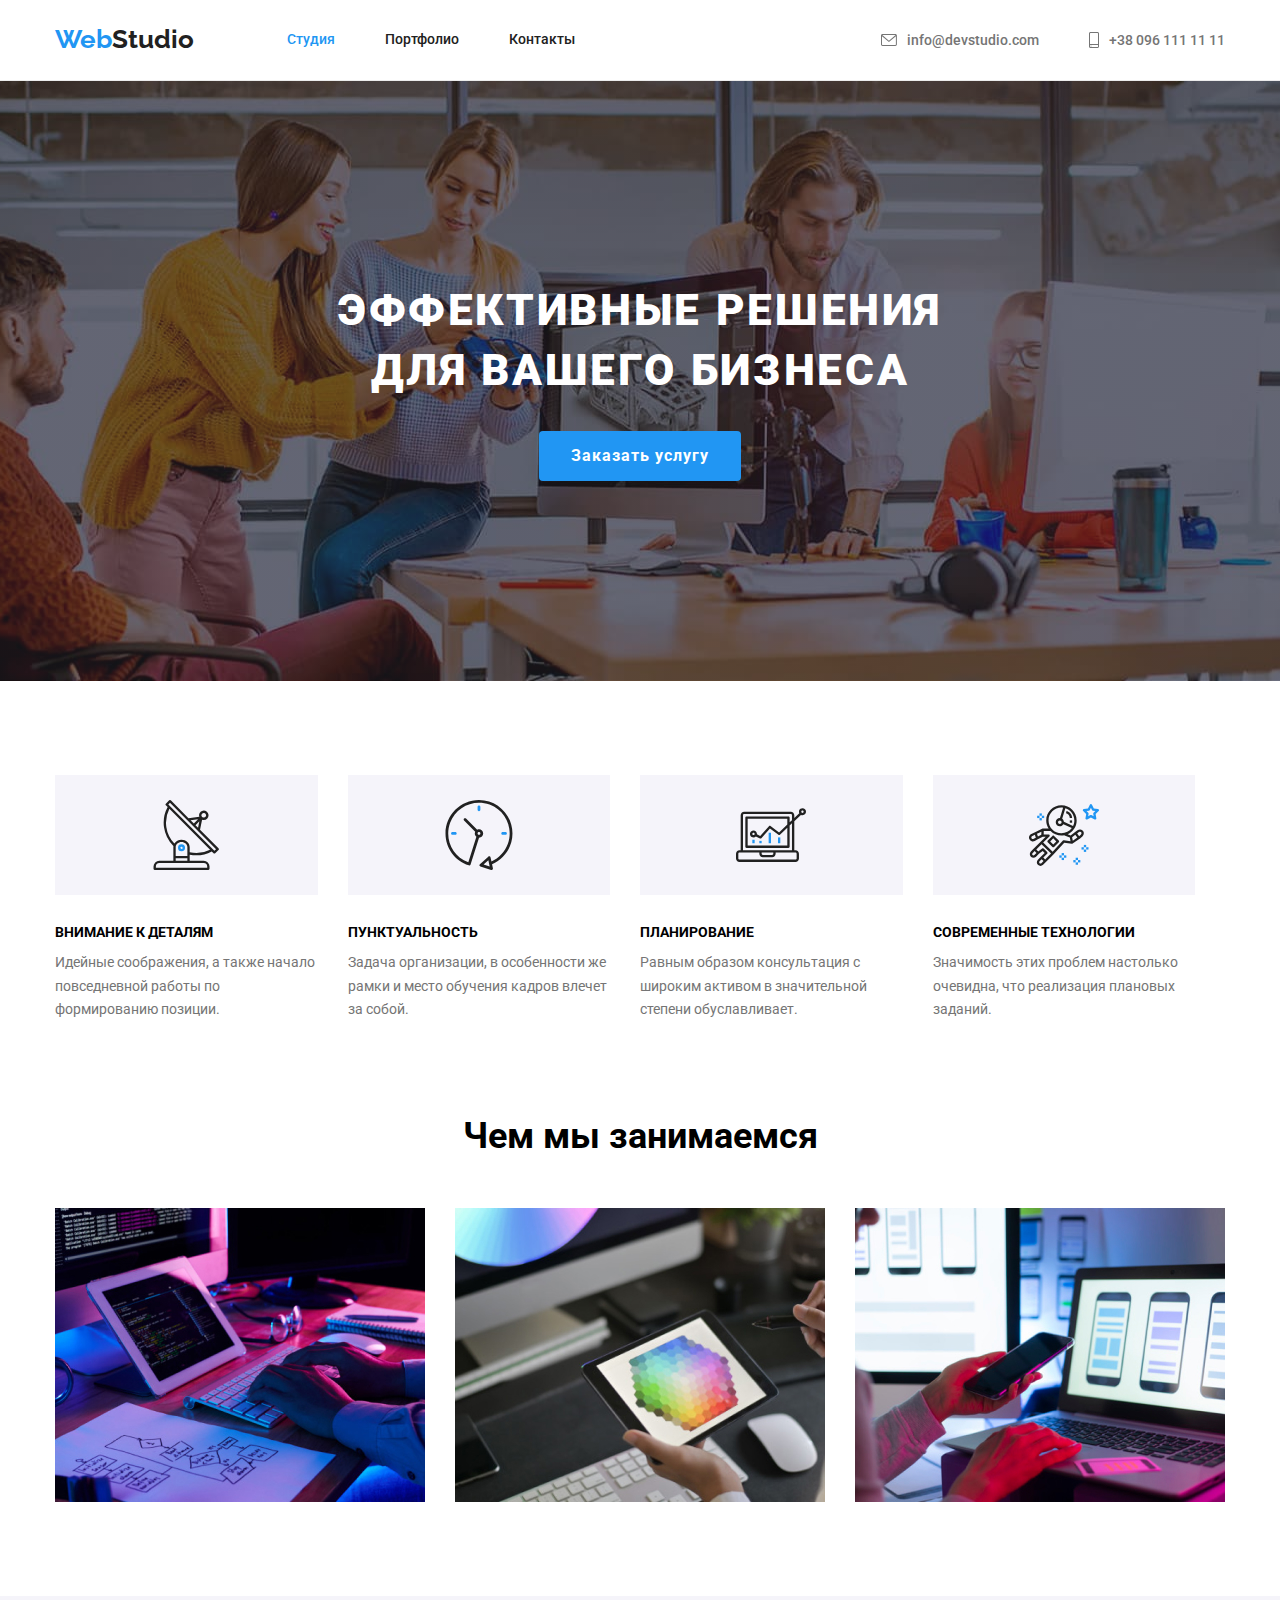
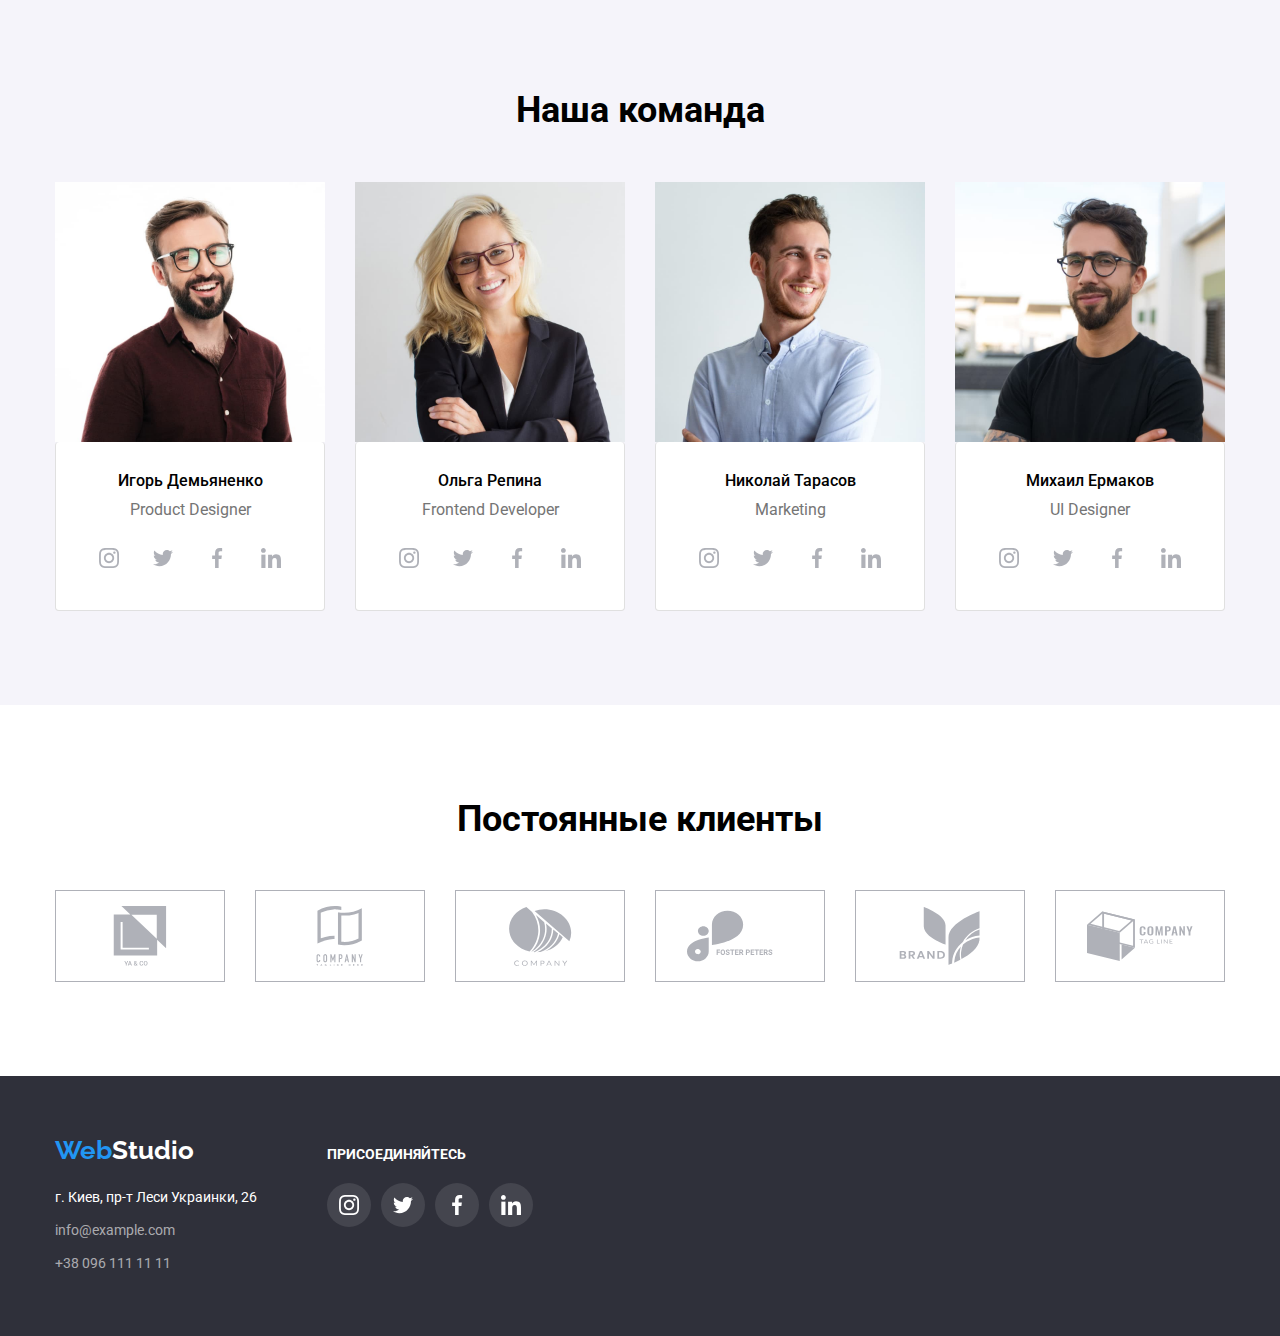
==== index.html @ e68c3ec6 "Скопировали предыдущее ДЗ в новое ДЗ" ====
<!DOCTYPE html>
<html lang="ru">

<head>
    <meta charset="UTF-8" />
    <title>WebStudio</title>
    <link rel="preconnect" href="https://fonts.googleapis.com" />
    <link rel="preconnect" href="https://fonts.gstatic.com" crossorigin />
    <link href="https://fonts.googleapis.com/css2?family=Raleway:wght@700&family=Roboto:wght@400;500;700;900&display=swap" rel="stylesheet" />
    <link rel="stylesheet" href="https://cdnjs.cloudflare.com/ajax/libs/modern-normalize/1.1.0/modern-normalize.css" />
    <link rel="stylesheet" href="./css/styles.css" />
</head>

<body class="page">
    <!-- header -->
    <header class="page-header">
        <div class="container page-container">
            <nav class="navigation main-nav">
                <a class="logo link" href="" lang="en">Web<span class="logo-accent">Studio</span>
          </a>
                <ul class="menu list">
                    <li class="menu-item">
                        <a href="./index.html" class="site-nav link current">Студия</a>
                    </li>
                    <li class="menu-item">
                        <a href="./portfolio.html" class="site-nav link">Портфолио</a>
                    </li>
                    <li class="menu-item">
                        <a href="" class="site-nav link">Контакты</a>
                    </li>
                </ul>
            </nav>
            <ul class="menu-contact list">
                <li class="item">
                    <a href=" mailto:info@devstudio.com" class="contact-nav link">
                        <svg class="button-icon">
                <use href="./images/icons.svg#icon-envelope"></use>
              </svg> info@devstudio.com
                    </a>
                </li>
                <li class="item">
                    <a href="tel:+380961111111" class="contact-nav link"><svg class="button-icon-phone">
                <use href="./images/icons.svg#icon-smartphone"></use></svg
              >+38 096 111 11 11</a
            >
          </li>
        </ul>
      </div>
    </header>
    <main>
      <!--HERO-->
      <section class="hero">
        <div class="container">
          <h1 class="hero-title">ЭФФЕКТИВНЫЕ РЕШЕНИЯ ДЛЯ ВАШЕГО БИЗНЕСА</h1>
          <button class="modal-btn" type="button ">Заказать услугу</button>
        </div>
      </section>
      <!--ABOUT-->
      <section class="section-advantage">
        <div class="container">
          <h2 class="section-title visually-hidden">Преимущества</h2>
          <ul class="list feature">
            <li class="feature-list">
              <div class="thumb">
                <svg class="icon-antenna" width="70px" height="70px">
                  <use href="./images/icons.svg#icon-antenna"></use>
                </svg>
              </div>
              <h3 class="feature-title">ВНИМАНИЕ К ДЕТАЛЯМ</h3>
              <p class="text">
                Идейные соображения, а также начало повседневной работы по
                формированию позиции.
              </p>
            </li>
            <li class="feature-list">
              <div class="thumb">
                <svg class="icon-antenna" width="70px" height="70px">
                  <use href="./images/icons.svg#icon-clock"></use>
                </svg>
              </div>
              <h3 class="feature-title">ПУНКТУАЛЬНОСТЬ</h3>
              <p class="text">
                Задача организации, в особенности же рамки и место обучения
                кадров влечет за собой.
              </p>
            </li>
            <li class="feature-list">
              <div class="thumb">
                <svg class="icon-antenna" width="70px" height="70px">
                  <use href="./images/icons.svg#icon-diagram"></use>
                </svg>
              </div>
              <h3 class="feature-title">ПЛАНИРОВАНИЕ</h3>
              <p class="text">
                Равным образом консультация с широким активом в значительной
                степени обуславливает.
              </p>
            </li>
            <li class="feature-list">
              <div class="thumb">
                <svg class="icon-antenna" width="70px" height="70px">
                  <use href="./images/icons.svg#icon-astronaut"></use>
                </svg>
              </div>
              <h3 class="feature-title">СОВРЕМЕННЫЕ ТЕХНОЛОГИИ</h3>
              <p class="text">
                Значимость этих проблем настолько очевидна, что реализация
                плановых заданий.
              </p>
            </li>
          </ul>
        </div>
      </section>
      <!--GALLERY-->
      <section class="section">
        <div class="container">
          <h2 class="section-title">Чем мы занимаемся</h2>
          <ul class="list feature">
            <li class="image-list">
              <img
                src="./images/website_design.jpg "
                alt="Дизайн вебсайта "
                width="370 "
                height="294 "
              />
            </li>
            <li class="image-list">
              <img
                src="./images/pallete_on_tablet.jpg "
                alt="Палитра на планшете "
                width="370 "
                height="294 "
              />
            </li>
            <li class="image-list">
              <img
                src="./images/mobile_application_development.jpg "
                alt="Разработка мобильного приложения "
                width="370 "
                height="294 "
              />
            </li>
          </ul>
        </div>
      </section>
      <!--OUR TEAM-->
      <section class="title-theme-light section">
        <div class="container">
          <h2 class="section-title">Наша команда</h2>
          <ul class="employees list">
            <li class="employees-photo">
              <img
                src="./images/img-1.jpg "
                alt="Игорь Д. "
                width="270 "
                height="260 "
              />
              <div class="employees-content-wrapper">
                <h3 class="employees-name">Игорь Демьяненко</h3>
                <p lang="en " class="employees-position">Product Designer</p>
                <ul class="social-list list">
                  <li class="social-list-item">
                    <a href="" class="social-list-link">
                      <svg class="social-list-icon" width="20" height="20">
                        <use href="./images/icons.svg#icon-instagram-2"></use>
                      </svg>
                    </a>
                </li>
                <li class="social-list-item">
                    <a href="" class="social-list-link">
                        <svg class="social-list-icon" width="20" height="20">
                        <use href="./images/icons.svg#icon-twitter"></use>
                      </svg>
                    </a>
                </li>
                <li class="social-list-item">
                    <a href="" class="social-list-link">
                        <svg class="social-list-icon" width="20" height="20">
                        <use href="./images/icons.svg#icon-facebook"></use>
                      </svg>
                    </a>
                </li>
                <li class="social-list-item">
                    <a href="" class="social-list-link">
                        <svg class="social-list-icon" width="20" height="20">
                        <use href="./images/icons.svg#icon-linkedin"></use>
                      </svg>
                    </a>
                </li>
            </ul>
        </div>
        </li>
        <li class="employees-photo">
            <img src="./images/img-2.jpg " alt="Ольга Р. " width="270 " height="260 " />
            <div class="employees-content-wrapper">
                <h3 class="employees-name">Ольга Репина</h3>
                <p lang="en " class="employees-position">Frontend Developer</p>
                <ul class="social-list list">
                    <li class="social-list-item">
                        <a href="" class="social-list-link">
                            <svg class="social-list-icon" width="20" height="20">
                        <use href="./images/icons.svg#icon-instagram-2"></use>
                      </svg>
                        </a>
                    </li>
                    <li class="social-list-item">
                        <a href="" class="social-list-link">
                            <svg class="social-list-icon" width="20" height="20">
                        <use href="./images/icons.svg#icon-twitter"></use>
                      </svg>
                        </a>
                    </li>
                    <li class="social-list-item">
                        <a href="" class="social-list-link">
                            <svg class="social-list-icon" width="20" height="20">
                        <use href="./images/icons.svg#icon-facebook"></use>
                      </svg>
                        </a>
                    </li>
                    <li class="social-list-item">
                        <a href="" class="social-list-link">
                            <svg class="social-list-icon" width="20" height="20">
                        <use href="./images/icons.svg#icon-linkedin"></use>
                      </svg>
                        </a>
                    </li>
                </ul>
            </div>
        </li>
        <li class="employees-photo">
            <img src="./images/img-3.jpg " alt="Николай Т. " width="270 " height="260 " />
            <div class="employees-content-wrapper">
                <h3 class="employees-name">Николай Тарасов</h3>
                <p lang="en " class="employees-position">Marketing</p>
                <ul class="social-list list">
                    <li class="social-list-item">
                        <a href="" class="social-list-link">
                            <svg class="social-list-icon" width="20" height="20">
                        <use href="./images/icons.svg#icon-instagram-2"></use>
                      </svg>
                        </a>
                    </li>
                    <li class="social-list-item">
                        <a href="" class="social-list-link">
                            <svg class="social-list-icon" width="20" height="20">
                        <use href="./images/icons.svg#icon-twitter"></use>
                      </svg>
                        </a>
                    </li>
                    <li class="social-list-item">
                        <a href="" class="social-list-link">
                            <svg class="social-list-icon" width="20" height="20">
                        <use href="./images/icons.svg#icon-facebook"></use>
                      </svg>
                        </a>
                    </li>
                    <li class="social-list-item">
                        <a href="" class="social-list-link">
                            <svg class="social-list-icon" width="20" height="20">
                        <use href="./images/icons.svg#icon-linkedin"></use>
                      </svg>
                        </a>
                    </li>
                </ul>
            </div>
        </li>
        <li class="employees-photo">
            <img src="./images/img-4.jpg " alt="Михаил Е. " width="270 " height="260 " />
            <div class="employees-content-wrapper">
                <h3 class="employees-name">Михаил Ермаков</h3>
                <p lang="en " class="employees-position">UI Designer</p>
                <ul class="social-list list">
                    <li class="social-list-item">
                        <a href="" class="social-list-link">
                            <svg class="social-list-icon" width="20" height="20">
                        <use href="./images/icons.svg#icon-instagram-2"></use>
                      </svg>
                        </a>
                    </li>
                    <li class="social-list-item">
                        <a href="" class="social-list-link">
                            <svg class="social-list-icon" width="20" height="20">
                        <use href="./images/icons.svg#icon-twitter"></use>
                      </svg>
                        </a>
                    </li>
                    <li class="social-list-item">
                        <a href="" class="social-list-link">
                            <svg class="social-list-icon" width="20" height="20">
                        <use href="./images/icons.svg#icon-facebook"></use>
                      </svg>
                        </a>
                    </li>
                    <li class="social-list-item">
                        <a href="" class="social-list-link">
                            <svg class="social-list-icon" width="20" height="20">
                        <use href="./images/icons.svg#icon-linkedin"></use>
                      </svg>
                        </a>
                    </li>
                </ul>
            </div>
        </li>
        </ul>
        </div>
        </section>
        <section class="section">
            <div class="container">
                <h2 class="section-title">Постоянные клиенты</h2>
                <ul class="list clients-link">
                    <li class="clients-list">
                        <a href="" class="our-clients">
                            <svg class="our-clients-icon" width="106px" height="60px">
                  <use href="./images/icons.svg#icon-client"></use>
                </svg>
                        </a>
                    </li>
                    <li class="clients-list">
                        <a href="" class="our-clients">
                            <svg class="our-clients-icon" width="106px" height="60px">
                  <use href="./images/icons.svg#icon-client_1"></use>
                </svg>
                        </a>
                    </li>
                    <li class="clients-list">
                        <a href="" class="our-clients">
                            <svg class="our-clients-icon" width="106px" height="60px">
                  <use href="./images/icons.svg#icon-client_2"></use>
                </svg>
                        </a>
                    </li>
                    <li class="clients-list">
                        <a href="" class="our-clients">
                            <svg class="our-clients-icon" width="106px" height="60px">
                  <use href="./images/icons.svg#icon-client_3"></use>
                </svg>
                        </a>
                    </li>
                    <li class="clients-list">
                        <a href="" class="our-clients">
                            <svg class="our-clients-icon" width="106px" height="60px">
                  <use href="./images/icons.svg#icon-client_4"></use>
                </svg>
                        </a>
                    </li>
                    <li class="clients-list">
                        <a href="" class="our-clients">
                            <svg class="our-clients-icon" width="106px" height="60px">
                  <use href="./images/icons.svg#icon-client_5"></use>
                </svg>
                        </a>
                    </li>
                </ul>
            </div>
        </section>
        </main>
        <footer class="footer">
            <div class="footer-container">
                <div>
                    <a class="logo-footer link" href=" " lang="en ">Web<span class="logo-accent-footer">Studio</span></a
          >
          <address class="address">
            <ul class="list">
              <li class="address-list">
                <a
                  href="https://goo.gl/maps/fRFSX92PW33ccEuu6 "
                  target="_blank "
                  class="link contact-info"
                  >г. Киев, пр-т Леси Украинки, 26</a
                >
              </li>
              <li class="address-list">
                <a
                  href="mailto:info@example.com "
                  class="link contact-info-item"
                  >info@example.com</a
                >
              </li>
              <li>
                <a href="tel:+380961111111 " class="link contact-info-item"
                  >+38 096 111 11 11</a
                >
              </li>
            </ul>
          </address>
        </div>
        <div class="footer-icons">
          <h3 class="footer-title">ПРИСОЕДИНЯЙТЕСЬ</h3>
          <ul class="footer-list list">
            <li class="footer-list-item">
              <a href="" class="footer-list-link">
                <svg class="footer-list-icon" width="20" height="20">
                  <use href="./images/icons.svg#icon-instagram"></use>
                </svg>
              </a>
                    </li>
                    <li class="footer-list-item">
                        <a href="" class="footer-list-link">
                            <svg class="footer-list-icon" width="20" height="20">
                  <use href="./images/icons.svg#icon-twitter-1"></use>
                </svg>
                        </a>
                    </li>
                    <li class="footer-list-item">
                        <a href="" class="footer-list-link">
                            <svg class="footer-list-icon" width="20" height="20">
                  <use href="./images/icons.svg#icon-facebook-1"></use>
                </svg>
                        </a>
                    </li>
                    <li class="footer-list-item">
                        <a href="" class="footer-list-link">
                            <svg class="footer-list-icon" width="20" height="20">
                  <use href="./images/icons.svg#icon-linkedin-1"></use>
                </svg>
                        </a>
                    </li>
                    </ul>
                </div>
            </div>
        </footer>
</body>

</html>
---- css/styles.css ----
h1,
h2,
h3,
p {
    margin-top: 0;
    margin-bottom: 0;
}

ul {
    margin-top: 0;
    margin-bottom: 0;
    padding-left: 0;
}

img {
    display: block;
}

.list {
    list-style: none;
    padding: 0;
    margin: 0;
}

.link {
    text-decoration: none;
}

 :root {
    --primary-text-color: #212121;
    --title-color: #757575;
    --primary-text-color-theme-light: #E5E5E5;
    --secondary-text-color-theme-light: #F5F4FA;
    --primary-text-color-theme-dark: #2F303A;
}

body {
    font-family: "Roboto", sans-serif;
    font-style: normal;
}


/*цвет основного текста #212121*/


/*цвет вторичного текста #757575*/


/*белый #FFFFFF*/


/*акцент #2196F3*/


/*цвет фона #F5F4FA*/


/* цвет фона #2F303A*/

.container {
    width: 1200px;
    padding-left: 15px;
    padding-right: 15px;
    margin: 0 auto;
}


/*      HEADER    */

.page-header {
    background-color: #FFFFFF;
    border-bottom: 1px solid #ECECEC;
}

.page-container {
    display: flex;
}

.logo {
    color: #2196F3;
    font-family: 'Raleway', sans-serif;
    font-weight: 700;
    font-size: 26px;
    line-height: 1, 19;
    display: block;
    padding-top: 24px;
    padding-bottom: 25px;
}

.logo-accent {
    color: var(--primary-text-color);
    font-family: 'Raleway', sans-serif;
    font-weight: 700;
    font-size: 26px;
    line-height: 1, 19;
}

.logo-accent-footer {
    color: #FFFFFF;
    font-family: 'Raleway', sans-serif;
    font-weight: 700;
    font-size: 26px;
    line-height: 1, 19;
}

.menu {
    font-weight: 500;
    font-size: 14px;
    line-height: 1.14;
    display: flex;
    margin-left: 93px;
}

.menu li {
    margin-right: 50px;
}

.menu .menu-item:last-child {
    margin-right: 0;
}

.menu .site-nav {
    display: block;
    padding-top: 32px;
    padding-bottom: 32px;
}

.menu .contact-nav {
    display: block;
    padding-top: 32px;
    padding-bottom: 32px;
}

.menu-contact {
    display: flex;
    margin-left: auto;
}

.menu-contact li {
    margin-right: 50px;
}

.menu-contact .item:last-child {
    margin-right: 0;
}

.menu-contact .contact-nav {
    display: flex;
    padding-top: 32px;
    padding-bottom: 32px;
    align-items: center;
}

.main-nav {
    display: flex;
    align-items: center;
}

.filters-btn {
    margin-right: 8px;
}

.filters .filters-btn:last-child {
    margin-right: 0;
}

.catalog {
    display: flex;
    flex-wrap: wrap;
    flex-basis: calc((100%-90px)/3);
}

.catalog-link {
    background-color: #FFFFFF;
}

.catalog-link:not(:nth-child(3n)) {
    margin-right: 30px;
}

.catalog-link:not(:nth-last-child(-n + 3)) {
    margin-bottom: 30px;
}

.catalog-list {
    display: block;
}

.catalog-list:hover,
.catalog-list:focus {
    box-shadow: 0px 4px 0px 1px rgba(0, 0, 0, 0.25);
}

.catalog-content-wrapper {
    border-bottom: 1px solid #EEEEEE;
    border-left: 1px solid #EEEEEE;
    border-right: 1px solid #EEEEEE;
    padding: 20px 24px;
}

.site-nav {
    color: var(--primary-text-color);
    font-weight: 500;
    font-size: 14px;
}

.site-nav:hover,
.site-nav:focus {
    color: #2196F3;
}

.site-nav.current {
    color: #2196F3;
}

.contact-nav {
    color: var(--title-color);
    font-weight: 500;
    font-size: 14px;
    align-items: center;
}

.contact-nav:hover,
.contact-nav:focus {
    color: #2196F3;
}

.button-icon {
    width: 16px;
    height: 12px;
    fill: #757575;
    align-items: center;
    margin-right: 10px;
}

.contact-nav:hover .button-icon,
.contact-nav:focus .button-icon {
    fill: #2196F3;
}

.button-icon-phone {
    width: 10px;
    height: 16px;
    fill: #757575;
    align-items: center;
    margin-right: 10px;
}

.contact-nav:hover .button-icon-phone,
.contact-nav:focus .button-icon-phone {
    fill: #2196F3;
}

.modal-btn {
    color: #FFFFFF;
    background-color: #2196F3;
    font-weight: 700;
    font-size: 16px;
    line-height: 1.87;
    text-align: center;
    letter-spacing: 0.06em;
    cursor: pointer;
    display: inline-block;
    border-radius: 4px;
    padding: 10px 32px 10px 32px;
    border: none;
}

.modal-btn:hover,
.modal-btn:focus {
    background-color: #188CE8;
    color: #FFFFFF;
}

.style-btn {
    background-color: var(--secondary-text-color-theme-light);
    color: var(--primary-text-color);
    font-weight: 500;
    font-size: 16px;
    line-height: 1.62;
    text-align: center;
    cursor: pointer;
    padding: 6px 22px 6px 22px;
    border: none;
}

.style-btn:hover,
.style-btn:focus {
    color: #FFFFFF;
    background-color: #2196F3;
    box-shadow: 0px 4px 0px 1px rgba(0, 0, 0, 0.25);
}

.style-btn.current {
    color: #FFFFFF;
    background-color: #2196F3;
}


/*   hero  */

.hero {
    color: #FFFFFF;
    background-color: var(--primary-text-color-theme-dark);
    text-align: center;
    padding-top: 200px;
    padding-bottom: 200px;
    max-width: 1600px;
    max-height: 600px;
    margin-left: auto;
    margin-right: auto;
    background-image: linear-gradient(to right, rgba(47, 48, 58, 0.4), rgba(47, 48, 58, 0.4)), url(../images/background_hero.jpg);
    background-repeat: no-repeat;
    background-position: center;
}

.hero-title {
    font-weight: 900;
    font-size: 44px;
    line-height: 1.36;
    text-align: center;
    vertical-align: Top;
    letter-spacing: 0.06em;
    max-width: 696px;
    margin: 0 auto;
    margin-bottom: 30px;
    border: none;
}

.filters-link {
    text-align: center;
}


/* section  */

.section-theme-light {
    background-color: var(--primary-text-color-theme-light);
}

.section-title-theme-light {
    background-color: var(--primary-text-color-theme-light);
}

.title-theme-light {
    background-color: var(--secondary-text-color-theme-light);
}

.background-theme-light {
    background-color: var(--primary-text-color-theme-light);
}

.section {
    padding-top: 94px;
    padding-bottom: 94px;
}

.section-advantage {
    padding-top: 94px;
}

.section-title {
    font-weight: 700;
    font-size: 36px;
    line-height: 1.16;
    text-align: center;
    margin-bottom: 50px;
}

.visually-hidden {
    position: absolute;
    width: 1px;
    height: 1px;
    margin: -1px;
    border: 0;
    padding: 0;
    white-space: nowrap;
    clip-path: inset(100%);
    clip: rect(0 0 0 0);
    overflow: hidden;
}

.feature {
    display: flex;
    padding: 0;
    margin: 0;
}

.feature-list {
    margin-right: 30px;
    width: 270px;
}

.thumb {
    background-color: #F5F4FA;
    display: flex;
    align-items: center;
    justify-content: center;
    height: 120px;
    margin-bottom: 30px;
}

.employees {
    display: flex;
    padding: 0;
    margin: 0;
}

.image-list {
    margin-right: 30px;
}

.feature-title {
    font-weight: 700;
    font-size: 14px;
    line-height: 1.14;
    display: flex;
    margin-bottom: 10px;
}

.feature .image-list:last-child {
    margin-right: 0;
}

.employees-photo {
    margin-right: 30px;
}

.employees .employees-photo:last-child {
    margin-right: 0;
}

.employees-content-wrapper {
    padding: 30px 10px;
    background-color: #FFFFFF;
    border-radius: 4px;
    border: 1px solid rgba(0, 0, 0, 0.12);
    border-top: none;
}

.employees-name {
    font-weight: 500;
    font-size: 16px;
    line-height: 1.18;
    text-align: center;
    margin-bottom: 10px;
}

.employees-position {
    color: var(--title-color);
    font-weight: 400;
    font-size: 16px;
    line-height: 1.18;
    text-align: center;
}

.social-list {
    display: flex;
    justify-content: center;
    margin-top: 16px;
}

.social-list-item:not(:last-child) {
    margin-right: 10px;
}

.social-list-link {
    display: flex;
    align-items: center;
    justify-content: center;
    width: 44px;
    height: 44px;
    border-radius: 50%;
    background-color: #ffffff;
}

.social-list-link:hover,
.social-list-link:focus {
    background-color: #2196F3;
}

.social-list-icon {
    fill: #AFB1B8;
}

.social-list-link:hover .social-list-icon,
.social-list-link:focus .social-list-icon {
    fill: #FFFFFF;
}

.text {
    color: var(--title-color);
    font-weight: 400;
    font-size: 14px;
    line-height: 1.71;
}

.filters {
    display: flex;
    justify-content: center;
    margin-bottom: 50px;
}

.section-works {
    color: var(--primary-text-color);
    font-weight: 700;
    font-size: 18px;
    line-height: 2;
    margin-bottom: 4px;
}

.subtytle {
    color: var(--title-color);
    font-weight: 400;
    font-size: 16px;
    line-height: 1.87;
}

.clients-link {
    display: flex;
    align-items: center;
    justify-content: center;
}

.clients-list {
    margin-right: 30px;
    width: 170px;
    height: 92px;
}

.clients-list:hover,
.clients-list:focus {
    border: 1px solid#2196F3;
}

.clients-link .clients-list:last-child {
    margin-right: 0;
}

.our-clients {
    width: 100%;
    height: 100%;
    fill: #AFB1B8;
    display: flex;
    align-items: center;
    justify-content: center;
    border: 1px solid#AFB1B8;
}

.our-clients-icon {
    fill: #AFB1B8;
    align-items: center;
}

.our-clients:hover .our-clients-icon,
.our-clients:focus .our-clients-icon {
    fill: #2196F3;
}


/*    FOOTER   */

.logo-footer {
    color: #2196F3;
    font-family: 'Raleway', sans-serif;
    font-weight: 700;
    font-size: 26px;
    line-height: 1, 19;
    display: inline-block;
    margin-bottom: 20px;
}

.address {
    font-style: normal;
}

.address-list {
    margin-bottom: 9px;
}

.contact-info {
    color: #FFFFFF;
    font-weight: 400;
    font-size: 14px;
    line-height: 1.71;
    margin-top: 20px;
}

.contact-info:hover,
.contact-info:focus {
    color: #2196F3;
}

.contact-info-item {
    color: rgba(255, 255, 255, 0.6);
    font-weight: 400;
    font-size: 14px;
    line-height: 1.71;
}

.contact-info-item:hover,
.contact-info-item:focus {
    color: #2196F3;
}

.footer {
    background-color: var(--primary-text-color-theme-dark);
    padding: 60px 0;
    display: flex;
}

.footer-container {
    width: 1200px;
    padding-left: 15px;
    padding-right: 15px;
    margin: 0 auto;
    display: flex;
    align-items: baseline;
}

.footer-icons {
    margin-left: 70px;
}

.footer-title {
    font-weight: 700;
    font-size: 14px;
    line-height: 1.14;
    margin-bottom: 20px;
    color: #FFFFFF;
    align-items: center;
}

.footer-list {
    display: flex;
    justify-content: center;
}

.footer-list-item:not(:last-child) {
    margin-right: 10px;
}

.footer-list-link {
    display: flex;
    align-items: center;
    justify-content: center;
    width: 44px;
    height: 44px;
    border-radius: 50%;
    background-color: rgba(255, 255, 255, 0.1);
}

.footer-list-link:hover,
.footer-list-link:focus {
    background-color: #2196F3;
}

.footer-list-icon {
    fill: #ffffff;
}

.footer-list-link:hover .footer-list-icon,
.footer-list-link:focus .footer-list-icon {
    fill: #2196F3;
}
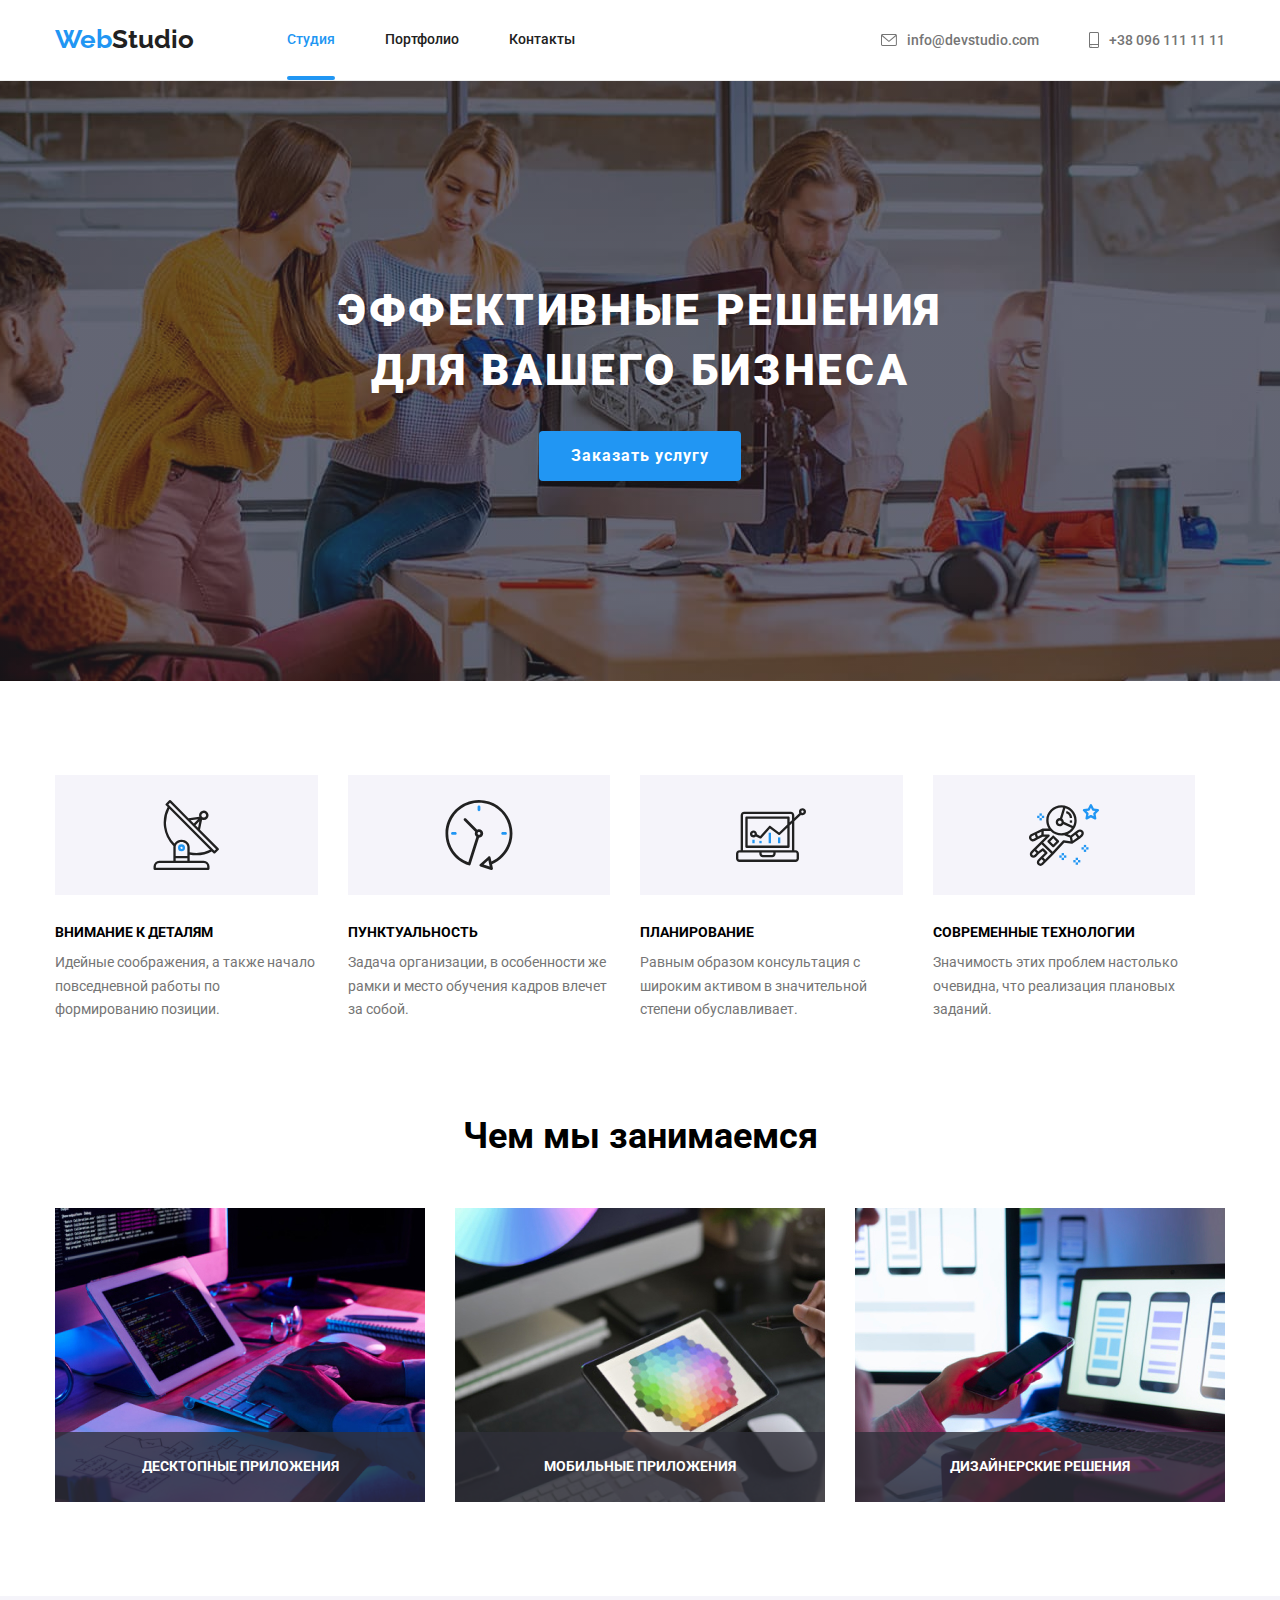
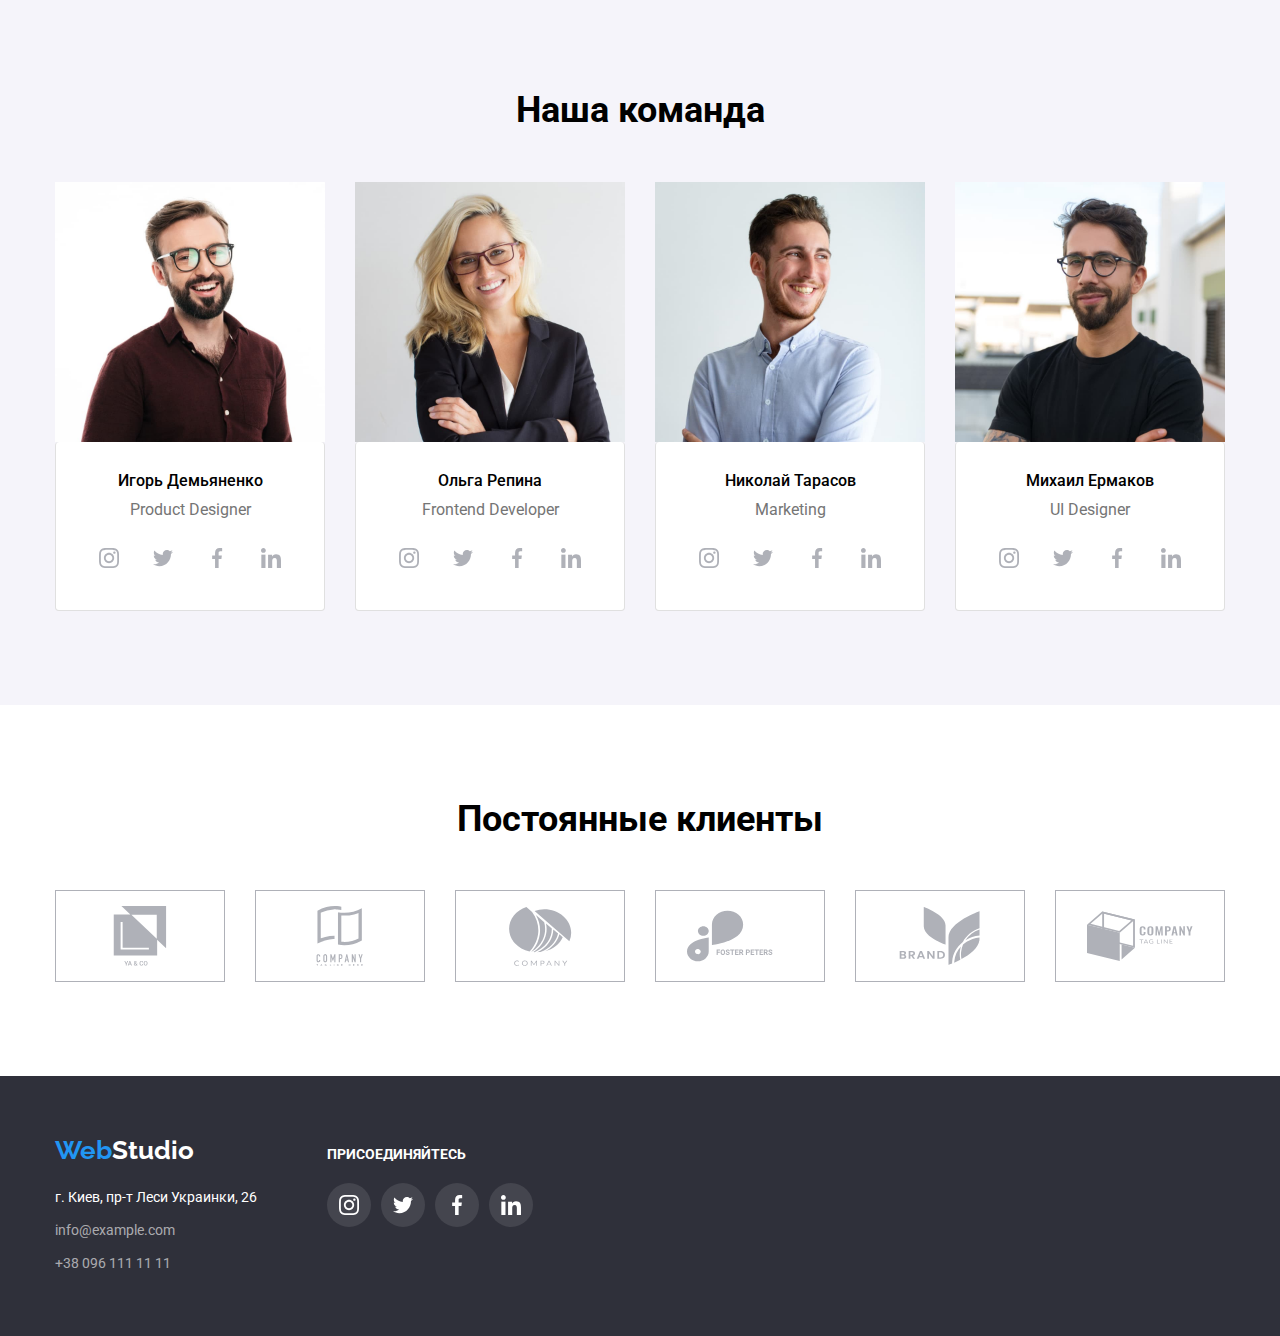
==== commit d104607f: "Сделали анимации в Хэдере и в секциях" ====
--- a/index.html
+++ b/index.html
@@ -123,6 +123,9 @@
                 width="370 "
                 height="294 "
               />
+              <div class="image-thumb">
+                <h3 class="image-title">ДЕСКТОПНЫЕ ПРИЛОЖЕНИЯ</h3>
+              </div>
             </li>
             <li class="image-list">
               <img
@@ -131,6 +134,9 @@
                 width="370 "
                 height="294 "
               />
+              <div class="image-thumb">
+                <h3 class="image-title">МОБИЛЬНЫЕ ПРИЛОЖЕНИЯ</h3>
+              </div>
             </li>
             <li class="image-list">
               <img
@@ -139,6 +145,9 @@
                 width="370 "
                 height="294 "
               />
+              <div class="image-thumb">
+                <h3 class="image-title">ДИЗАЙНЕРСКИЕ РЕШЕНИЯ</h3>
+              </div>
             </li>
           </ul>
         </div>
--- a/css/styles.css
+++ b/css/styles.css
@@ -186,9 +186,40 @@
     display: block;
 }
 
+.catalog-description {
+    display: block;
+    position: relative;
+    overflow: hidden;
+}
+
+.catalog-overlay {
+    content: "";
+    width: 370px;
+    height: 294px;
+    background-color: rgba(33, 150, 243, 0.9);
+    display: inline-block;
+    position: absolute;
+    transform: translateY(100%);
+    transition: transform 250ms cubic-bezier(0.4, 0, 0.2, 1);
+}
+
+.catalog-description:hover .catalog-overlay {
+    transform: translateY(0);
+}
+
 .catalog-list:hover,
 .catalog-list:focus {
     box-shadow: 0px 4px 0px 1px rgba(0, 0, 0, 0.25);
+}
+
+.catalog-text {
+    color: #FFFFFF;
+    font-weight: 400;
+    font-size: 18px;
+    line-height: 1.55;
+    text-align: center;
+    letter-spacing: 0.03em;
+    padding: 63px 24px;
 }
 
 .catalog-content-wrapper {
@@ -202,6 +233,7 @@
     color: var(--primary-text-color);
     font-weight: 500;
     font-size: 14px;
+    position: relative;
 }
 
 .site-nav:hover,
@@ -212,6 +244,31 @@
 .site-nav.current {
     color: #2196F3;
 }
+
+.site-nav::after {
+    content: "";
+    display: block;
+    position: absolute;
+    left: 0;
+    bottom: 0;
+    width: 100%;
+    height: 4px;
+    background-color: #2196F3;
+    border-radius: 2px;
+    opacity: 0;
+    transition: opacity 250ms cubic-bezier(0.4, 0, 0.2, 1);
+}
+
+.site-nav.current::after {
+    display: block;
+    opacity: 1;
+}
+
+
+/*.site-nav:hover::after {
+    display: block;
+    opacity: 1;
+}*/
 
 .contact-nav {
     color: var(--title-color);
@@ -408,6 +465,26 @@
 
 .image-list {
     margin-right: 30px;
+    position: relative;
+}
+
+.image-thumb {
+    width: 370px;
+    height: 70px;
+    position: absolute;
+    bottom: 0%;
+    right: 0%;
+    padding-top: 27px;
+    background-color: rgba(47, 48, 58, 0.8);
+    opacity: 1;
+}
+
+.image-title {
+    font-weight: 700;
+    font-size: 14px;
+    line-height: 1.14;
+    text-align: center;
+    color: #ffffff;
 }
 
 .feature-title {
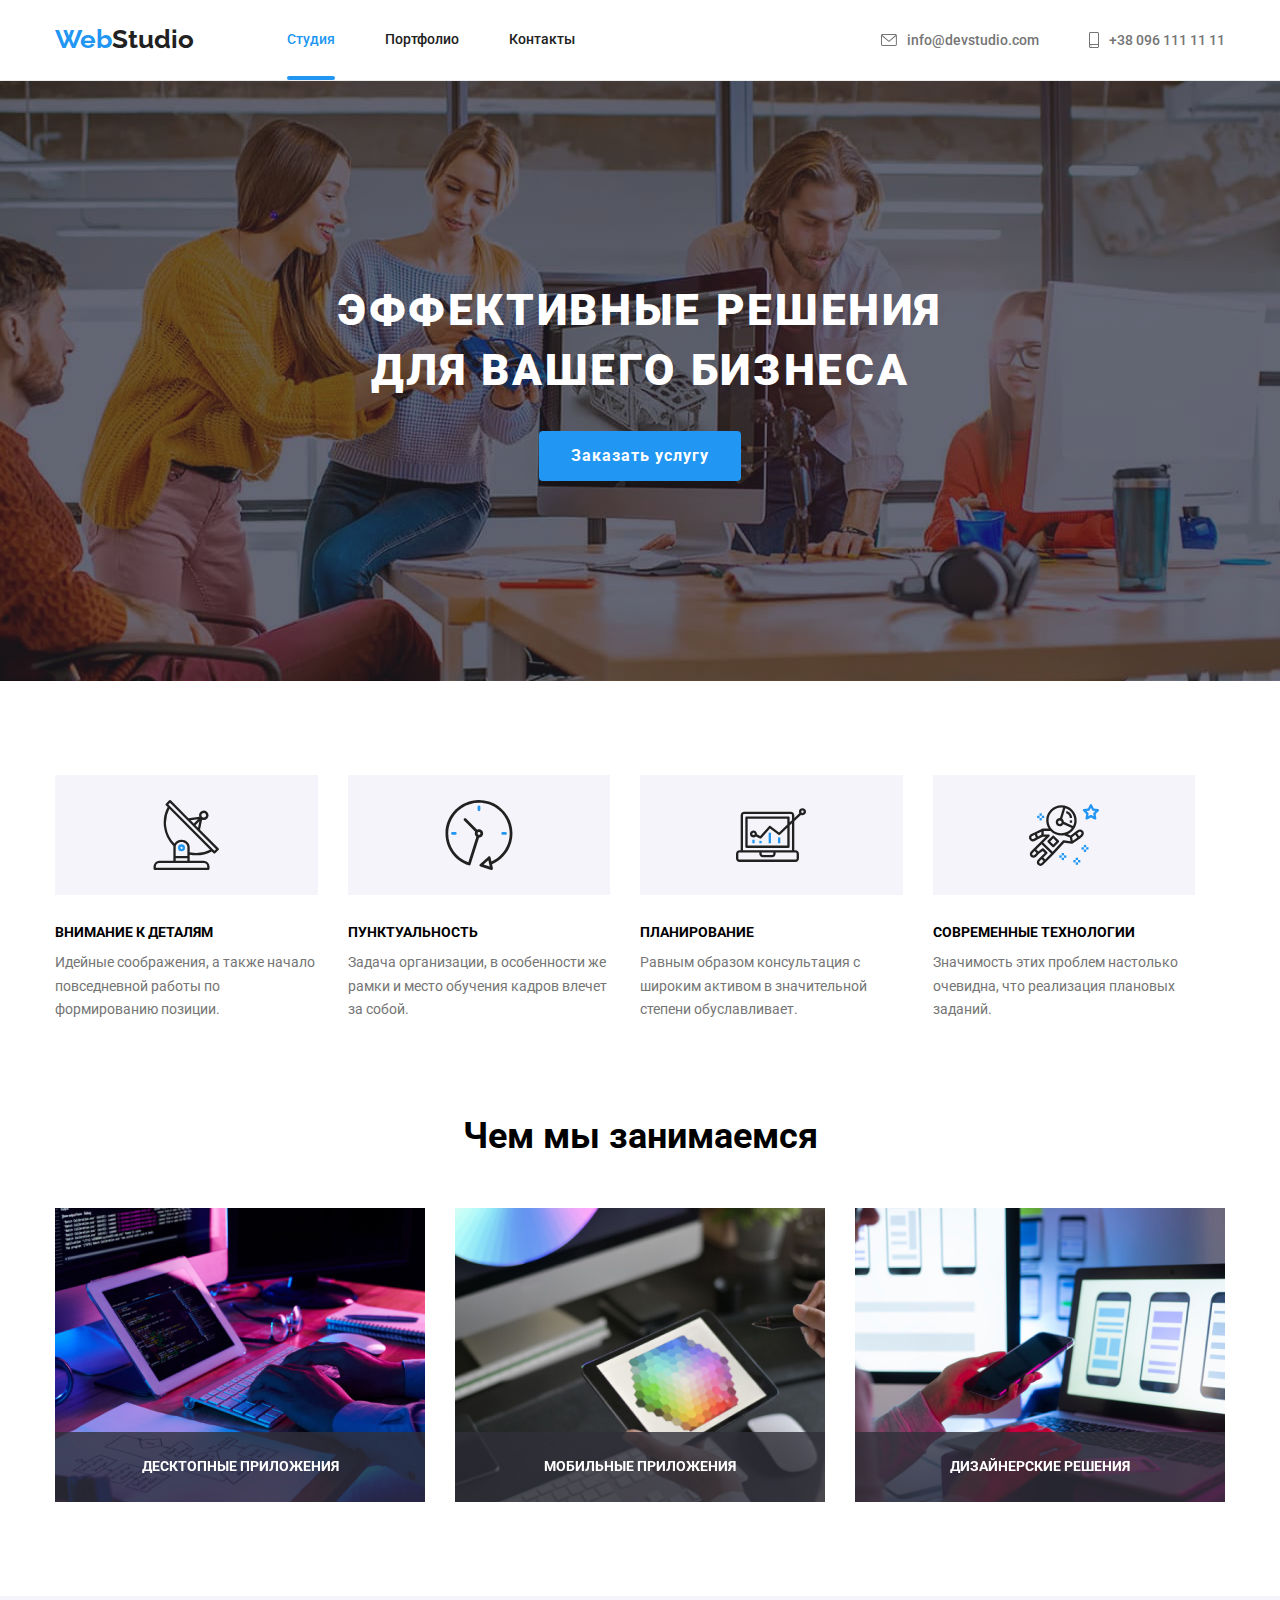
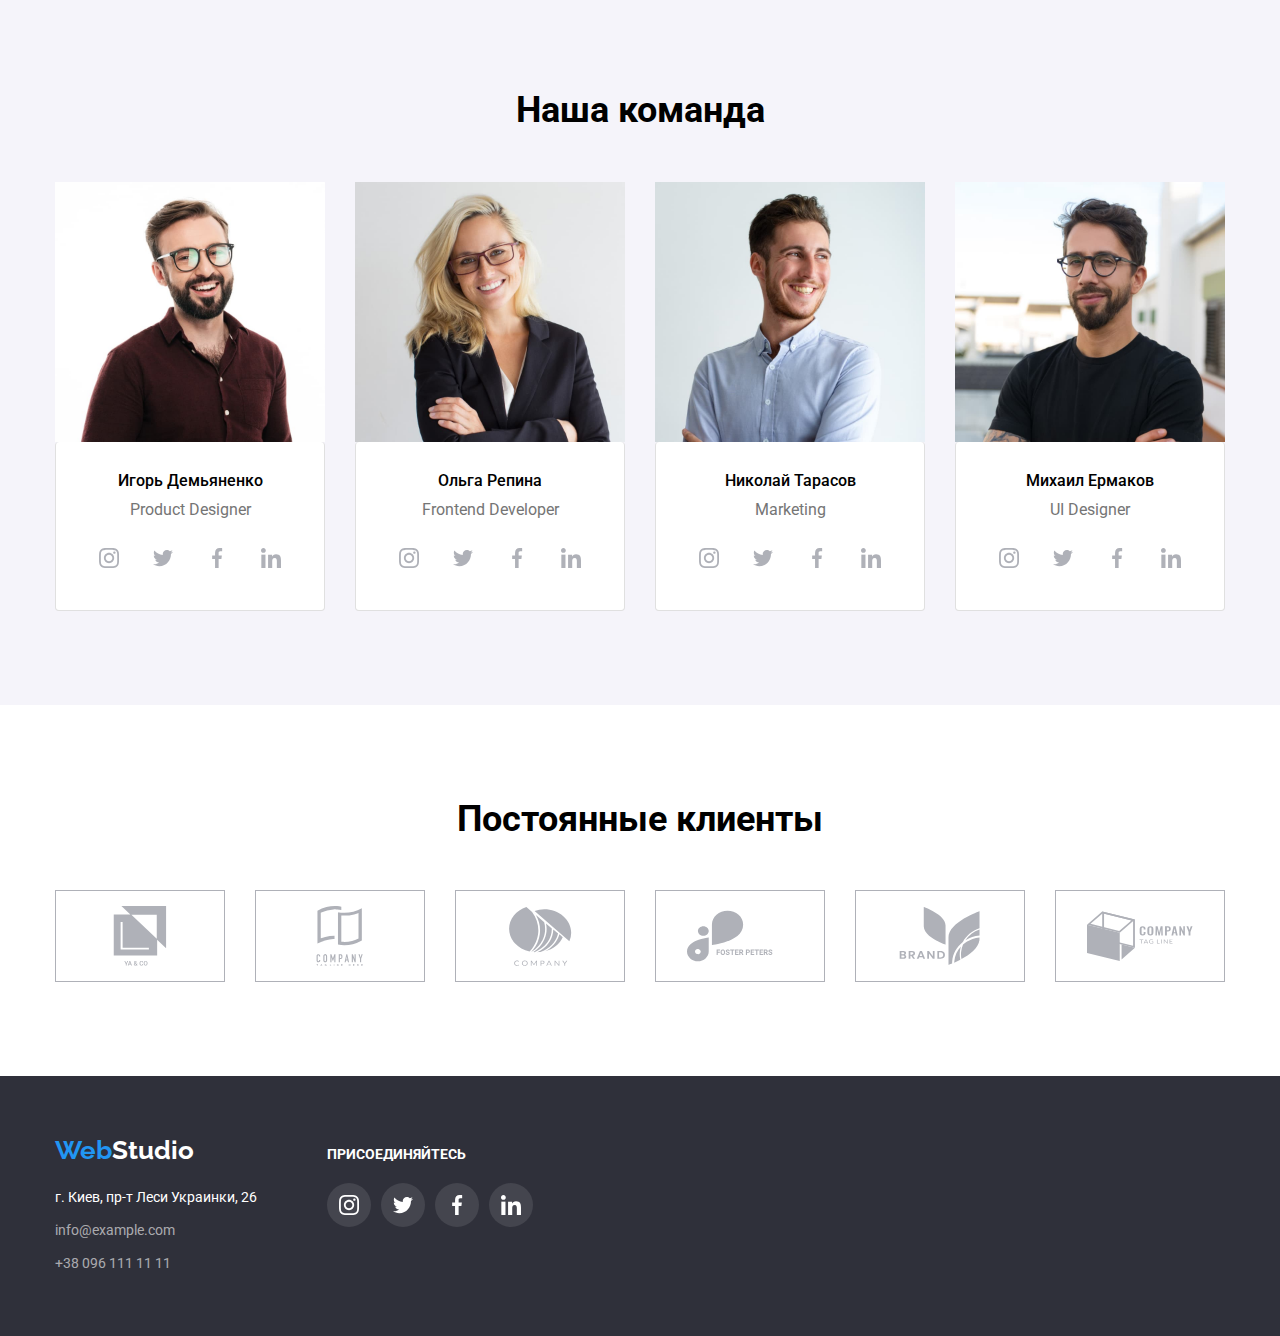
==== commit 35af69b9: "Сделали Модальное окно" ====
--- a/index.html
+++ b/index.html
@@ -52,7 +52,18 @@
       <section class="hero">
         <div class="container">
           <h1 class="hero-title">ЭФФЕКТИВНЫЕ РЕШЕНИЯ ДЛЯ ВАШЕГО БИЗНЕСА</h1>
-          <button class="modal-btn" type="button ">Заказать услугу</button>
+          <button data-modal-open class="modal-btn" type="button ">
+            Заказать услугу
+          </button>
+          <div class="backdrop is-hidden" data-modal>
+            <div class="modal">
+              <button data-modal-close class="btn-close">
+                <!-- <svg class="button">
+                  <use href="./images/Vector.svg"></use>
+                </svg>-->
+              </button>
+            </div>
+          </div>
         </div>
       </section>
       <!--ABOUT-->
@@ -428,6 +439,8 @@
                 </div>
             </div>
         </footer>
+
+        <script src="./js/modal.js"></script>
 </body>
 
 </html>--- a/css/styles.css
+++ b/css/styles.css
@@ -264,12 +264,6 @@
     opacity: 1;
 }
 
-
-/*.site-nav:hover::after {
-    display: block;
-    opacity: 1;
-}*/
-
 .contact-nav {
     color: var(--title-color);
     font-weight: 500;
@@ -328,6 +322,57 @@
     background-color: #188CE8;
     color: #FFFFFF;
 }
+
+.backdrop {
+    position: fixed;
+    top: 0;
+    left: 0;
+    width: 100%;
+    height: 100%;
+    background-color: rgba(0, 0, 0, 0.1);
+    opacity: 1;
+    transition: opacity 250ms cubic-bezier(0.4, 0, 0.2, 1);
+}
+
+.backdrop.is-hidden {
+    opacity: 0;
+    pointer-events: none;
+}
+
+.modal {
+    min-width: 528px;
+    min-height: 581px;
+    background-color: #FFFFFF;
+    position: absolute;
+    top: 50%;
+    left: 50%;
+    transform: translate(-50%, -50%);
+}
+
+.btn-close {
+    display: inline-flex;
+    width: 30px;
+    height: 30px;
+    margin-right: 8px;
+    margin-top: 8px;
+}
+
+.btn-close::before {
+    content: '';
+    display: inline-block;
+    width: 30px;
+    height: 30px;
+    background-image: url("..images/Vector.png");
+    background-size: contain;
+}
+
+
+/*.button {
+    width: 30px;
+    height: 30px;
+    fill: rgba(0, 0, 0, 0.1);
+}
+*/
 
 .style-btn {
     background-color: var(--secondary-text-color-theme-light);
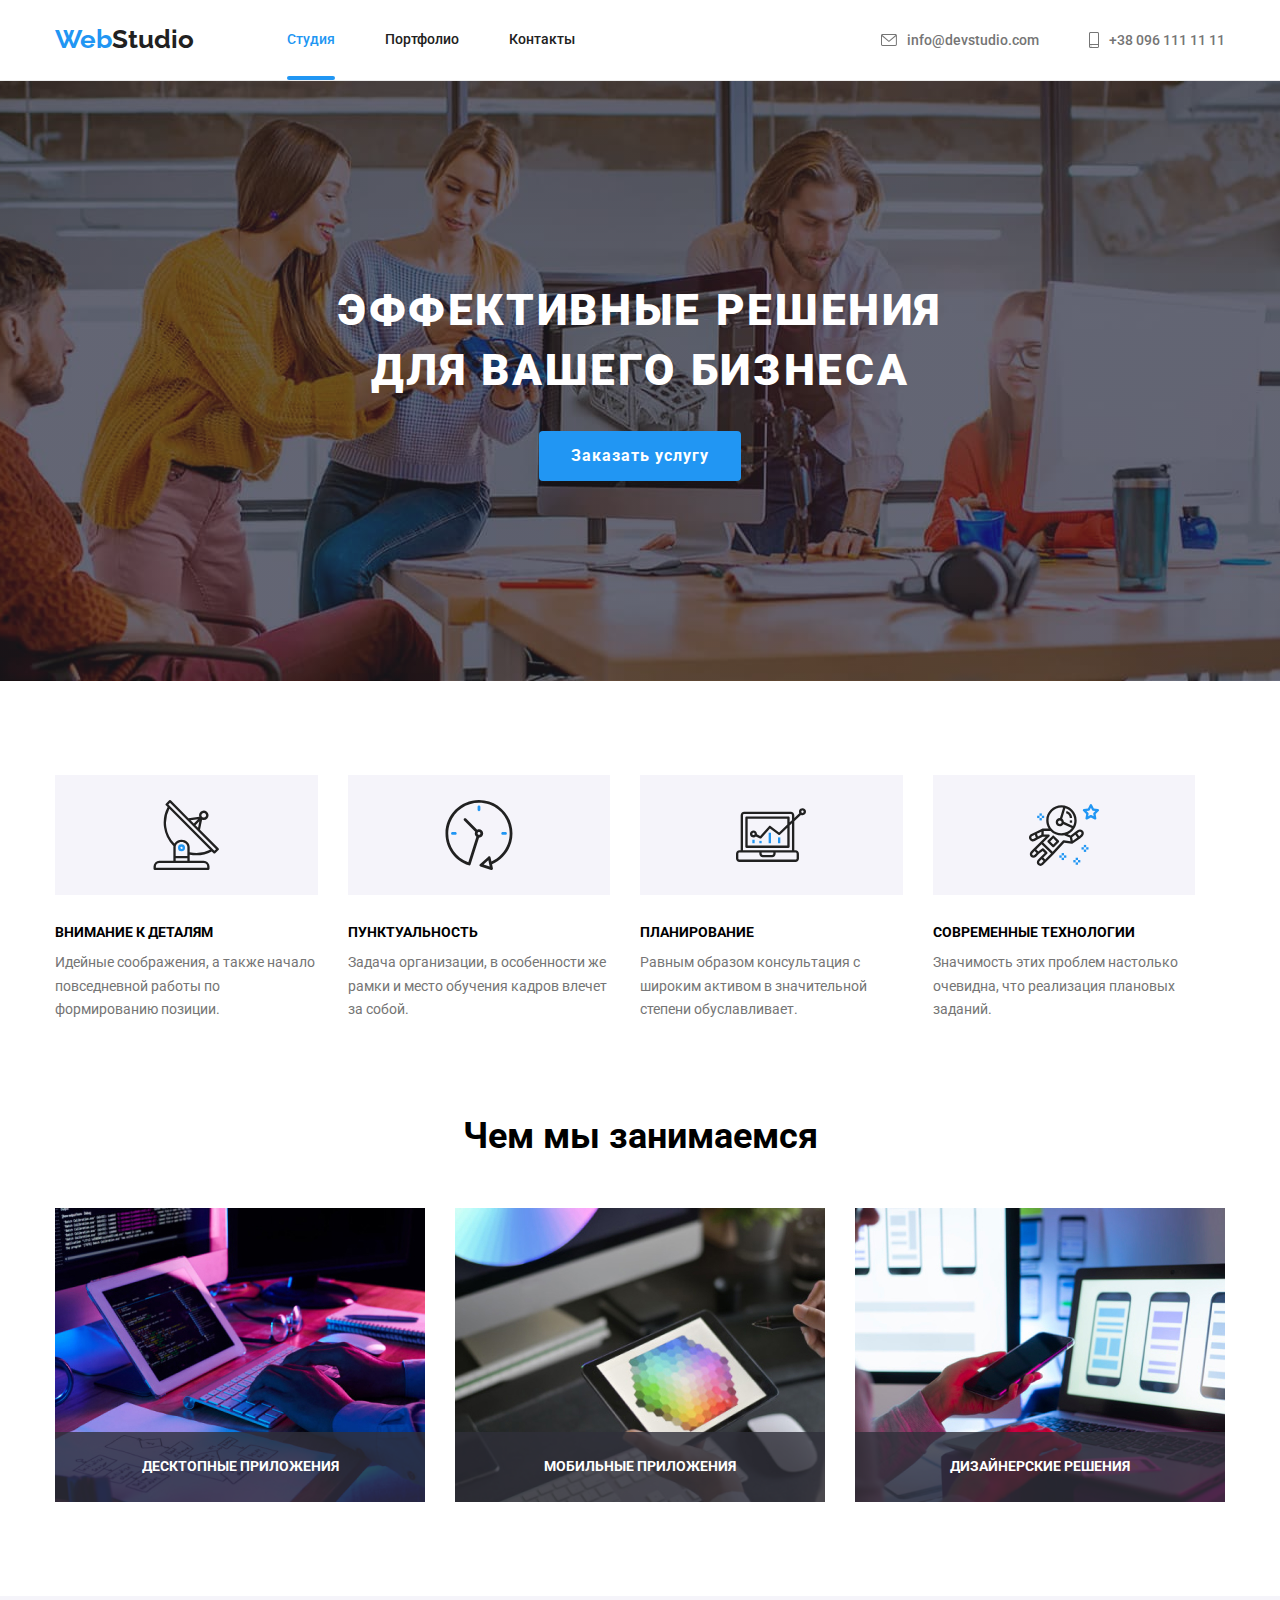
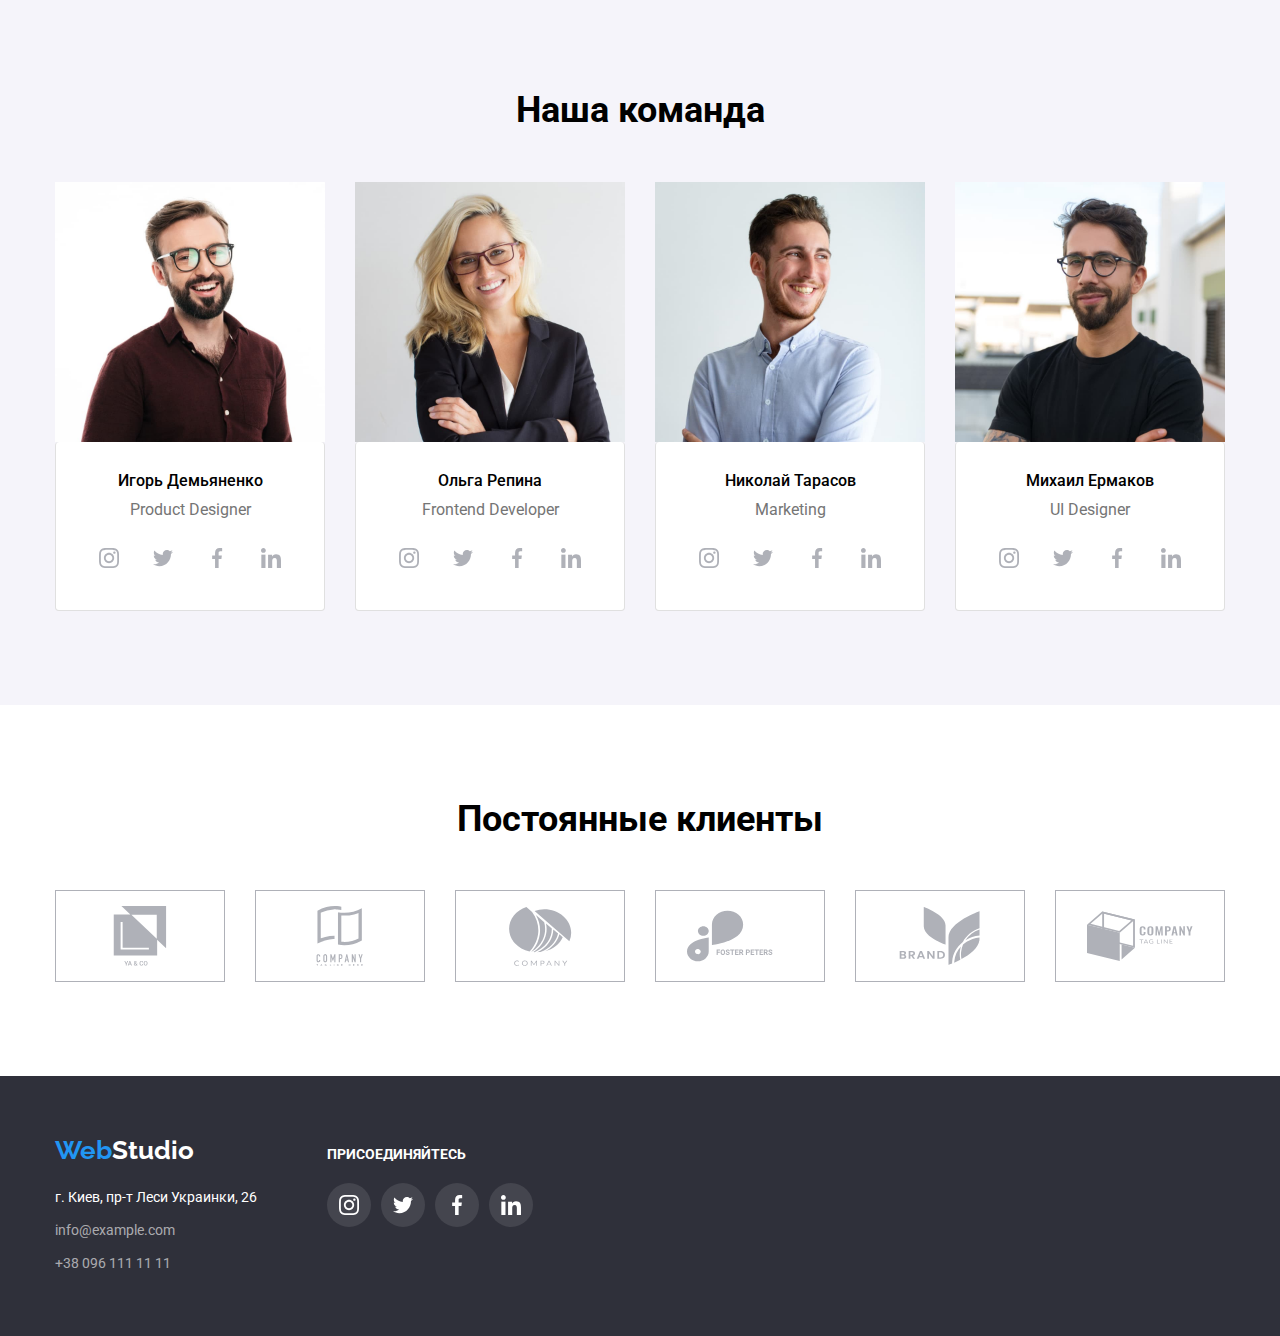
==== commit 4e415b0f: "Закончили ДЗ" ====
--- a/index.html
+++ b/index.html
@@ -58,9 +58,9 @@
           <div class="backdrop is-hidden" data-modal>
             <div class="modal">
               <button data-modal-close class="btn-close">
-                <!-- <svg class="button">
-                  <use href="./images/Vector.svg"></use>
-                </svg>-->
+                <svg class="button" width="18" height="18">
+                  <use href="./images/icons.svg#icon-close"></use>
+                </svg>
               </button>
             </div>
           </div>
--- a/css/styles.css
+++ b/css/styles.css
@@ -184,6 +184,7 @@
 
 .catalog-list {
     display: block;
+    transition: box-shadow 250ms cubic-bezier(0.4, 0, 0.2, 1);
 }
 
 .catalog-description {
@@ -234,6 +235,7 @@
     font-weight: 500;
     font-size: 14px;
     position: relative;
+    transition: color 250ms cubic-bezier(0.4, 0, 0.2, 1);
 }
 
 .site-nav:hover,
@@ -269,6 +271,7 @@
     font-weight: 500;
     font-size: 14px;
     align-items: center;
+    transition: color 250ms cubic-bezier(0.4, 0, 0.2, 1);
 }
 
 .contact-nav:hover,
@@ -315,6 +318,7 @@
     border-radius: 4px;
     padding: 10px 32px 10px 32px;
     border: none;
+    transition: color 250ms cubic-bezier(0.4, 0, 0.2, 1);
 }
 
 .modal-btn:hover,
@@ -331,12 +335,13 @@
     height: 100%;
     background-color: rgba(0, 0, 0, 0.1);
     opacity: 1;
-    transition: opacity 250ms cubic-bezier(0.4, 0, 0.2, 1);
+    transition: opacity 250ms cubic-bezier(0.4, 0, 0.2, 1), visibility 250ms cubic-bezier(0.4, 0, 0.2, 1);
 }
 
 .backdrop.is-hidden {
     opacity: 0;
     pointer-events: none;
+    visibility: hidden;
 }
 
 .modal {
@@ -350,29 +355,20 @@
 }
 
 .btn-close {
-    display: inline-flex;
+    position: absolute;
+    top: 10px;
+    right: 10px;
+    display: flex;
+    align-items: center;
+    justify-content: center;
     width: 30px;
     height: 30px;
-    margin-right: 8px;
-    margin-top: 8px;
-}
-
-.btn-close::before {
-    content: '';
-    display: inline-block;
-    width: 30px;
-    height: 30px;
-    background-image: url("..images/Vector.png");
-    background-size: contain;
-}
-
-
-/*.button {
-    width: 30px;
-    height: 30px;
-    fill: rgba(0, 0, 0, 0.1);
-}
-*/
+    border: 1px solid rgba(0, 0, 0, 0.1);
+    border-radius: 50%;
+    background-color: transparent;
+    cursor: pointer;
+    padding: 0;
+}
 
 .style-btn {
     background-color: var(--secondary-text-color-theme-light);
@@ -384,6 +380,7 @@
     cursor: pointer;
     padding: 6px 22px 6px 22px;
     border: none;
+    transition: color 250ms cubic-bezier(0.4, 0, 0.2, 1), background-color 250ms cubic-bezier(0.4, 0, 0.2, 1), box-shadow 250ms cubic-bezier(0.4, 0, 0.2, 1);
 }
 
 .style-btn:hover,
@@ -594,6 +591,7 @@
     height: 44px;
     border-radius: 50%;
     background-color: #ffffff;
+    transition: background-color 250ms cubic-bezier(0.4, 0, 0.2, 1);
 }
 
 .social-list-link:hover,
@@ -603,6 +601,7 @@
 
 .social-list-icon {
     fill: #AFB1B8;
+    transition: fill 250ms cubic-bezier(0.4, 0, 0.2, 1);
 }
 
 .social-list-link:hover .social-list-icon,
@@ -706,6 +705,7 @@
     font-size: 14px;
     line-height: 1.71;
     margin-top: 20px;
+    transition: color 250ms cubic-bezier(0.4, 0, 0.2, 1);
 }
 
 .contact-info:hover,
@@ -770,6 +770,7 @@
     height: 44px;
     border-radius: 50%;
     background-color: rgba(255, 255, 255, 0.1);
+    transition: background-color 250ms cubic-bezier(0.4, 0, 0.2, 1);
 }
 
 .footer-list-link:hover,
@@ -779,6 +780,7 @@
 
 .footer-list-icon {
     fill: #ffffff;
+    transition: fill 250ms cubic-bezier(0.4, 0, 0.2, 1);
 }
 
 .footer-list-link:hover .footer-list-icon,
